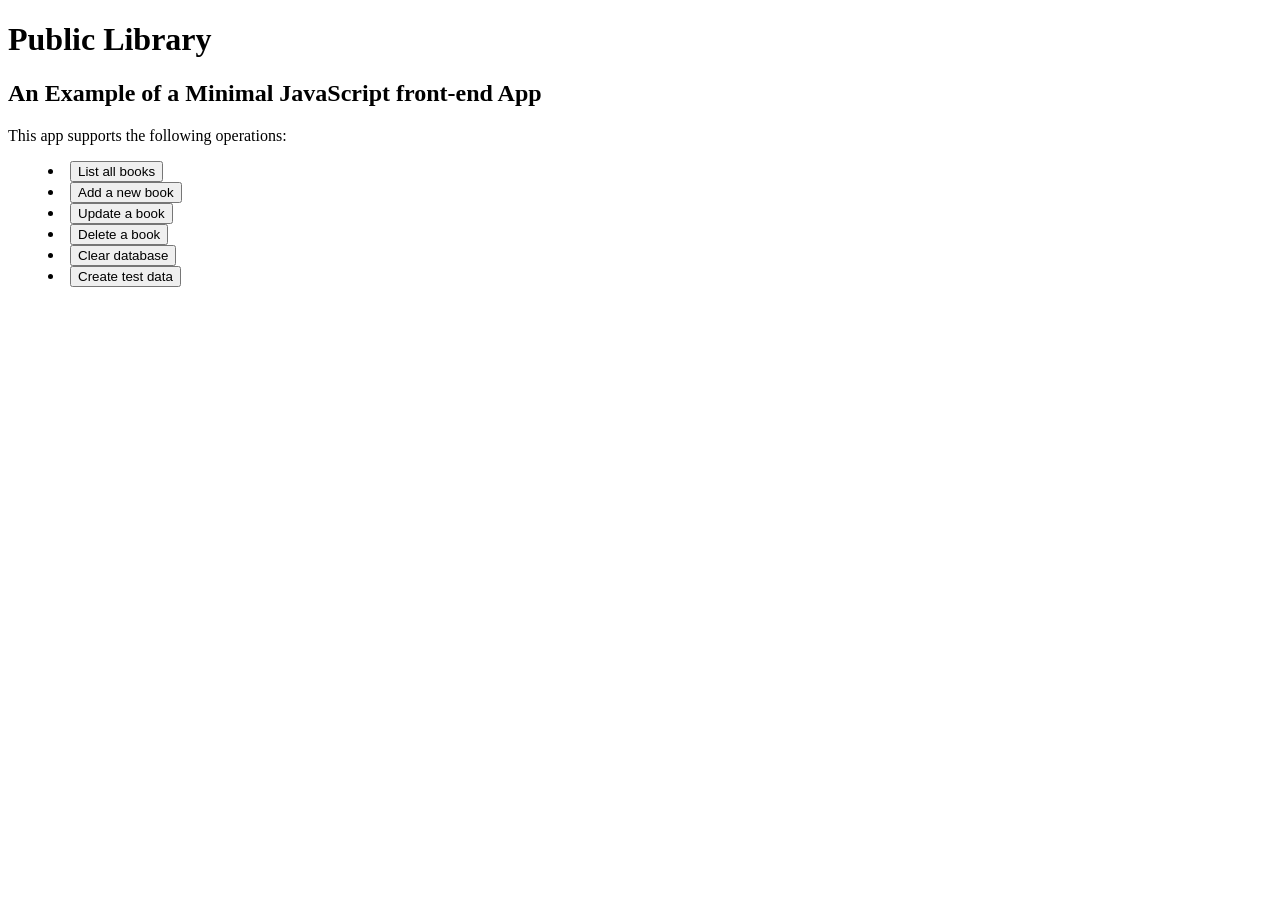
==== index.html @ f2f119e6 "Main Page" ====
<!DOCTYPE html>
<html xmlns="http://www.w3.org/1999/xhtml" xml:lang="en" lang="en">
<head>
  <meta charset="UTF-8" />
  <title>Minimal JS front-end App Example</title>
  <script src="src/model/Book.js"></script>
</head>
<body>
  <h1>Public Library</h1>
  <h2>An Example of a Minimal JavaScript front-end App</h2>
  <p>This app supports the following operations:</p>
  <menu>
    <li><a href="listBooks.html"><button type="button">List all books</button></a></li>
    <li><a href="createBook.html"><button type="button">Add a new book</button></a></li>
    <li><a href="updateBook.html"><button type="button">Update a book</button></a></li>
    <li><a href="deleteBook.html"><button type="button">Delete a book</button></a></li>
    <li><button type="button" onclick="Book.clearData()">Clear database</button></li>
    <li><button type="button" onclick="Book.createTestData()">Create test data</button></li>
  </menu>
</body>
</html>
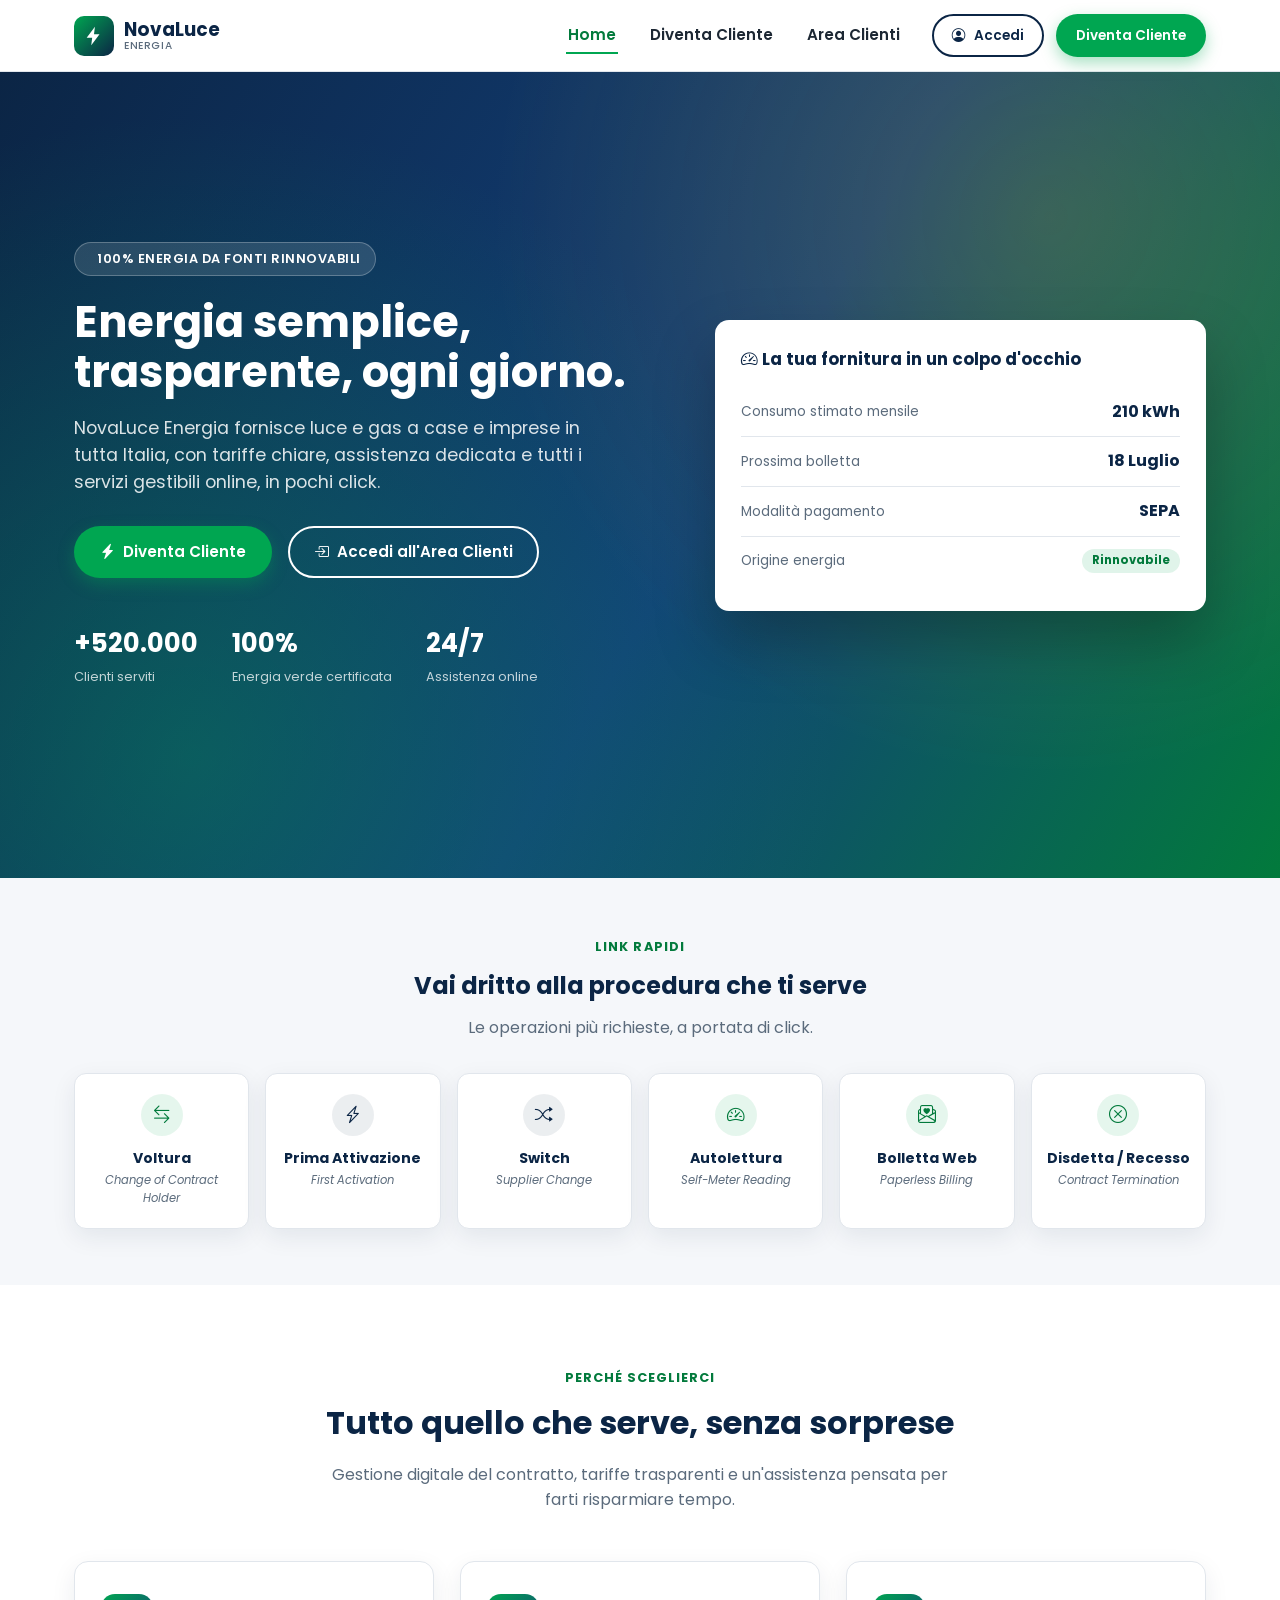
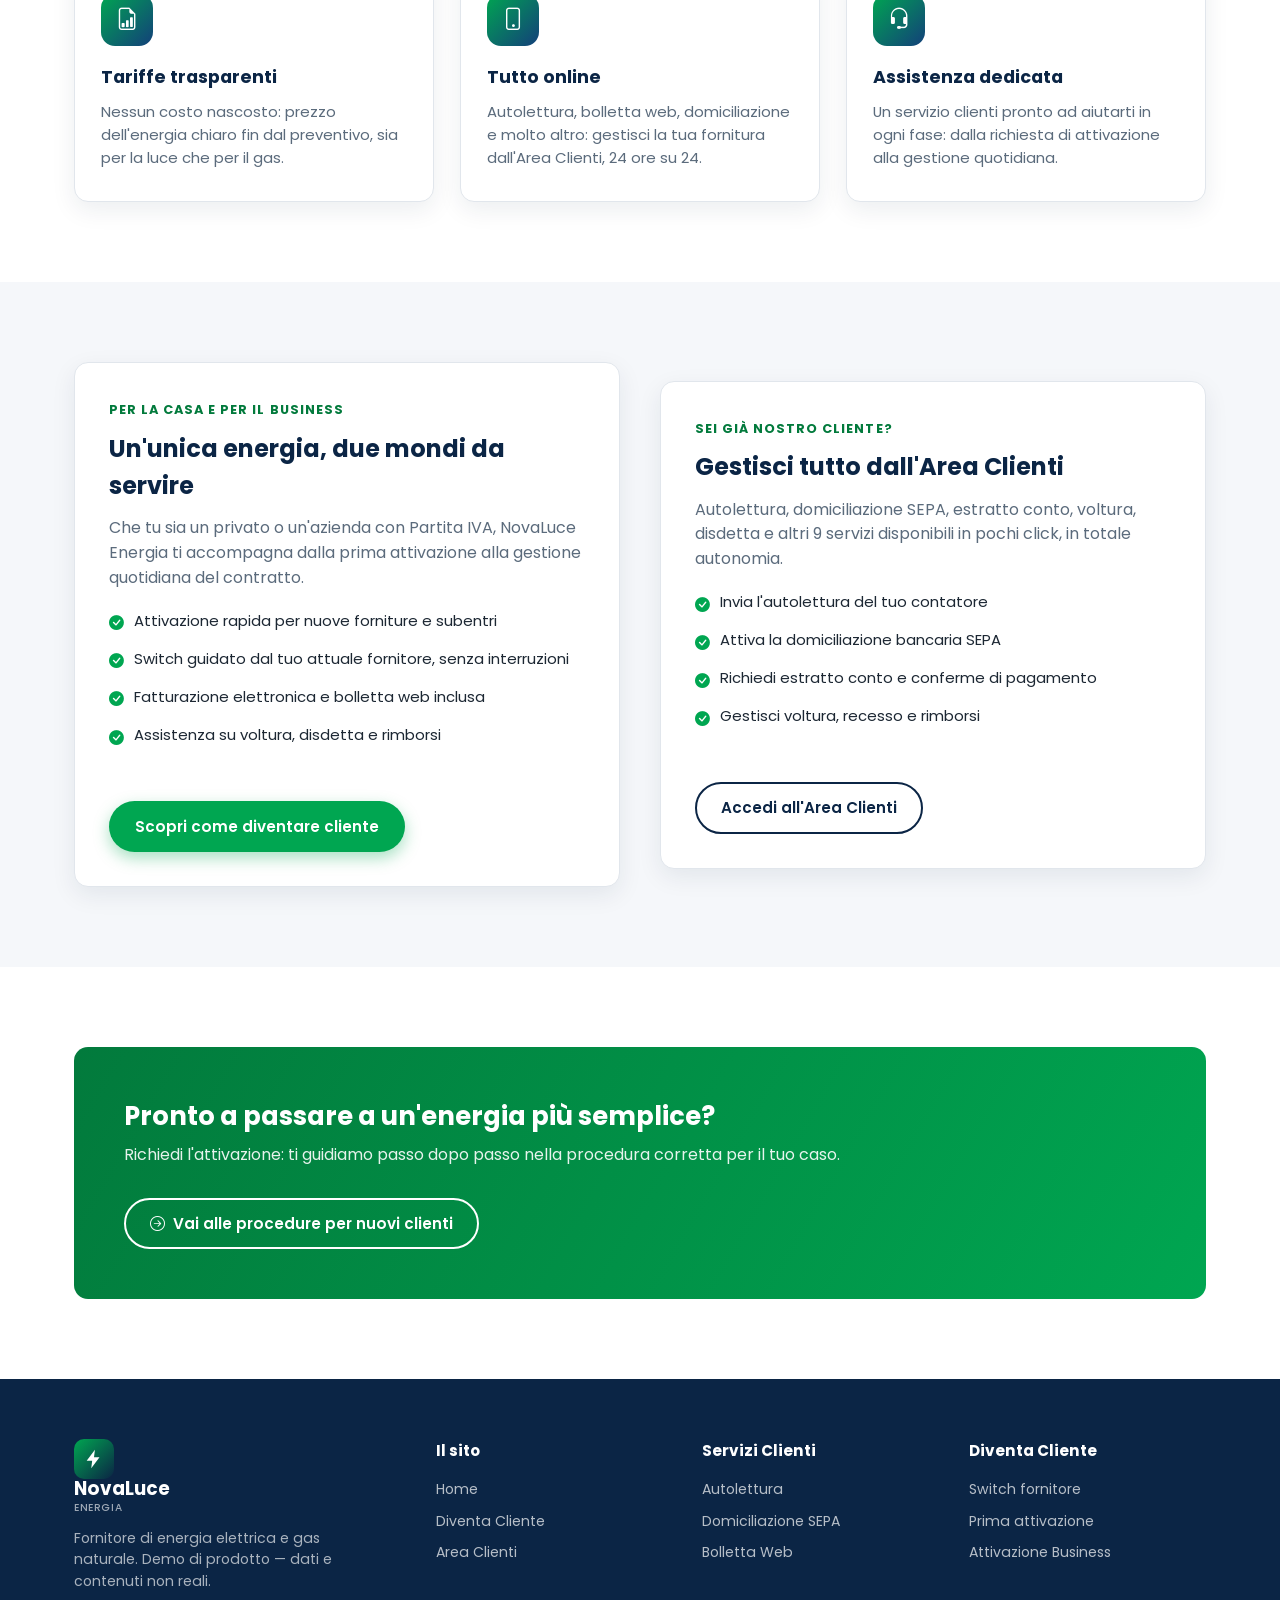
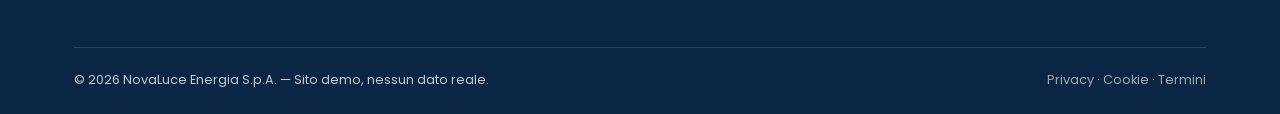
==== commit 81cf3b42: "Replace book-demo scaffold with NovaLuce Energia provider demo site Add a home page, a gated Area Cl" ====
--- a/index.html
+++ b/index.html
@@ -1,21 +1,212 @@
 <!DOCTYPE html>
-<html xmlns="http://www.w3.org/1999/xhtml" xml:lang="en" lang="en">
+<html lang="it">
 <head>
-  <meta charset="UTF-8" />
-  <title>Minimal JS front-end App Example</title>
-  <script src="src/model/Book.js"></script>
+<meta charset="UTF-8" />
+<meta name="viewport" content="width=device-width, initial-scale=1.0" />
+<title>NovaLuce Energia | Luce e Gas per Casa e Business</title>
+<meta name="description" content="NovaLuce Energia: fornitore di luce e gas. Gestisci il tuo contratto nell'Area Clienti o richiedi l'attivazione di un nuovo servizio." />
+<link rel="preconnect" href="https://fonts.googleapis.com">
+<link href="https://fonts.googleapis.com/css2?family=Poppins:wght@400;500;600;700&display=swap" rel="stylesheet">
+<link rel="stylesheet" href="assets/vendor/bootstrap-icons/bootstrap-icons.css">
+<link rel="stylesheet" href="assets/css/style.css" />
 </head>
 <body>
-  <h1>Public Library</h1>
-  <h2>An Example of a Minimal JavaScript front-end App</h2>
-  <p>This app supports the following operations:</p>
-  <menu>
-    <li><a href="listBooks.html"><button type="button">List all books</button></a></li>
-    <li><a href="createBook.html"><button type="button">Add a new book</button></a></li>
-    <li><a href="updateBook.html"><button type="button">Update a book</button></a></li>
-    <li><a href="deleteBook.html"><button type="button">Delete a book</button></a></li>
-    <li><button type="button" onclick="Book.clearData()">Clear database</button></li>
-    <li><button type="button" onclick="Book.createTestData()">Create test data</button></li>
-  </menu>
+
+<header class="site-header">
+  <nav class="navbar container">
+    <a href="index.html" class="brand">
+      <span class="brand-mark">
+        <svg viewBox="0 0 24 24" fill="none" xmlns="http://www.w3.org/2000/svg"><path d="M13 2 4 14h6l-1 8 9-12h-6l1-8Z" fill="#fff"/></svg>
+      </span>
+      <span class="brand-name">NovaLuce<span>Energia</span></span>
+    </a>
+    <button class="nav-toggle" aria-label="Apri menu"><i class="bi bi-list"></i></button>
+    <div class="nav-links">
+      <a href="index.html" class="active">Home</a>
+      <a href="diventa-cliente.html">Diventa Cliente</a>
+      <a href="area-clienti.html">Area Clienti</a>
+      <div class="nav-cta">
+        <a href="area-clienti.html" class="btn btn-outline-dark btn-sm"><i class="bi bi-person-circle"></i> Accedi</a>
+        <a href="diventa-cliente.html" class="btn btn-primary btn-sm">Diventa Cliente</a>
+      </div>
+    </div>
+  </nav>
+</header>
+
+<section class="hero">
+  <div class="container hero-inner">
+    <div>
+      <span class="hero-eyebrow"><i class="bi bi-leaf-fill"></i> 100% energia da fonti rinnovabili</span>
+      <h1>Energia semplice, trasparente, ogni giorno.</h1>
+      <p class="lead">NovaLuce Energia fornisce luce e gas a case e imprese in tutta Italia, con tariffe chiare, assistenza dedicata e tutti i servizi gestibili online, in pochi click.</p>
+      <div class="hero-actions">
+        <a href="diventa-cliente.html" class="btn btn-primary"><i class="bi bi-lightning-charge-fill"></i> Diventa Cliente</a>
+        <a href="area-clienti.html" class="btn btn-outline"><i class="bi bi-box-arrow-in-right"></i> Accedi all'Area Clienti</a>
+      </div>
+      <div class="hero-stats">
+        <div><strong>+520.000</strong><span>Clienti serviti</span></div>
+        <div><strong>100%</strong><span>Energia verde certificata</span></div>
+        <div><strong>24/7</strong><span>Assistenza online</span></div>
+      </div>
+    </div>
+    <div class="hero-card">
+      <h3><i class="bi bi-speedometer2"></i> La tua fornitura in un colpo d'occhio</h3>
+      <div class="hero-card-row"><span class="label">Consumo stimato mensile</span><span class="value">210 kWh</span></div>
+      <div class="hero-card-row"><span class="label">Prossima bolletta</span><span class="value">18 Luglio</span></div>
+      <div class="hero-card-row"><span class="label">Modalità pagamento</span><span class="value">SEPA</span></div>
+      <div class="hero-card-row"><span class="label">Origine energia</span><span class="tag-green">Rinnovabile</span></div>
+    </div>
+  </div>
+</section>
+
+<section class="bg-grey" style="padding-top:56px; padding-bottom:56px;">
+  <div class="container">
+    <div class="section-head" style="margin-bottom:32px;">
+      <span class="eyebrow">Link Rapidi</span>
+      <h2 style="font-size:1.5rem;">Vai dritto alla procedura che ti serve</h2>
+      <p>Le operazioni più richieste, a portata di click.</p>
+    </div>
+    <div class="quicklinks-grid">
+      <a href="area-clienti.html?redirect=area-clienti-dashboard.html%23voltura" class="quicklink-item">
+        <span class="quicklink-icon"><i class="bi bi-arrow-left-right"></i></span>
+        <span class="it-title">Voltura</span>
+        <span class="en-caption">Change of Contract Holder</span>
+      </a>
+      <a href="diventa-cliente.html#prima-attivazione" class="quicklink-item is-prospect">
+        <span class="quicklink-icon"><i class="bi bi-lightning-charge"></i></span>
+        <span class="it-title">Prima Attivazione</span>
+        <span class="en-caption">First Activation</span>
+      </a>
+      <a href="diventa-cliente.html#switch" class="quicklink-item is-prospect">
+        <span class="quicklink-icon"><i class="bi bi-shuffle"></i></span>
+        <span class="it-title">Switch</span>
+        <span class="en-caption">Supplier Change</span>
+      </a>
+      <a href="area-clienti.html?redirect=area-clienti-dashboard.html%23autolettura" class="quicklink-item">
+        <span class="quicklink-icon"><i class="bi bi-speedometer2"></i></span>
+        <span class="it-title">Autolettura</span>
+        <span class="en-caption">Self-Meter Reading</span>
+      </a>
+      <a href="area-clienti.html?redirect=area-clienti-dashboard.html%23bolletta-web" class="quicklink-item">
+        <span class="quicklink-icon"><i class="bi bi-envelope-paper-heart"></i></span>
+        <span class="it-title">Bolletta Web</span>
+        <span class="en-caption">Paperless Billing</span>
+      </a>
+      <a href="area-clienti.html?redirect=area-clienti-dashboard.html%23disdetta-recesso" class="quicklink-item">
+        <span class="quicklink-icon"><i class="bi bi-x-circle"></i></span>
+        <span class="it-title">Disdetta / Recesso</span>
+        <span class="en-caption">Contract Termination</span>
+      </a>
+    </div>
+  </div>
+</section>
+
+<section>
+  <div class="container">
+    <div class="section-head">
+      <span class="eyebrow">Perché sceglierci</span>
+      <h2>Tutto quello che serve, senza sorprese</h2>
+      <p>Gestione digitale del contratto, tariffe trasparenti e un'assistenza pensata per farti risparmiare tempo.</p>
+    </div>
+    <div class="grid-3">
+      <div class="feature-card">
+        <div class="feature-icon"><i class="bi bi-file-earmark-bar-graph"></i></div>
+        <h3>Tariffe trasparenti</h3>
+        <p>Nessun costo nascosto: prezzo dell'energia chiaro fin dal preventivo, sia per la luce che per il gas.</p>
+      </div>
+      <div class="feature-card">
+        <div class="feature-icon"><i class="bi bi-phone"></i></div>
+        <h3>Tutto online</h3>
+        <p>Autolettura, bolletta web, domiciliazione e molto altro: gestisci la tua fornitura dall'Area Clienti, 24 ore su 24.</p>
+      </div>
+      <div class="feature-card">
+        <div class="feature-icon"><i class="bi bi-headset"></i></div>
+        <h3>Assistenza dedicata</h3>
+        <p>Un servizio clienti pronto ad aiutarti in ogni fase: dalla richiesta di attivazione alla gestione quotidiana.</p>
+      </div>
+    </div>
+  </div>
+</section>
+
+<section class="bg-grey">
+  <div class="container split">
+    <div class="offer-card">
+      <span class="eyebrow">Per la casa e per il business</span>
+      <h2>Un'unica energia, due mondi da servire</h2>
+      <p>Che tu sia un privato o un'azienda con Partita IVA, NovaLuce Energia ti accompagna dalla prima attivazione alla gestione quotidiana del contratto.</p>
+      <ul>
+        <li><i class="bi bi-check-circle-fill"></i> Attivazione rapida per nuove forniture e subentri</li>
+        <li><i class="bi bi-check-circle-fill"></i> Switch guidato dal tuo attuale fornitore, senza interruzioni</li>
+        <li><i class="bi bi-check-circle-fill"></i> Fatturazione elettronica e bolletta web inclusa</li>
+        <li><i class="bi bi-check-circle-fill"></i> Assistenza su voltura, disdetta e rimborsi</li>
+      </ul>
+      <a href="diventa-cliente.html" class="btn btn-primary mt-40">Scopri come diventare cliente</a>
+    </div>
+    <div class="offer-card">
+      <span class="eyebrow">Sei già nostro cliente?</span>
+      <h2>Gestisci tutto dall'Area Clienti</h2>
+      <p>Autolettura, domiciliazione SEPA, estratto conto, voltura, disdetta e altri 9 servizi disponibili in pochi click, in totale autonomia.</p>
+      <ul>
+        <li><i class="bi bi-check-circle-fill"></i> Invia l'autolettura del tuo contatore</li>
+        <li><i class="bi bi-check-circle-fill"></i> Attiva la domiciliazione bancaria SEPA</li>
+        <li><i class="bi bi-check-circle-fill"></i> Richiedi estratto conto e conferme di pagamento</li>
+        <li><i class="bi bi-check-circle-fill"></i> Gestisci voltura, recesso e rimborsi</li>
+      </ul>
+      <a href="area-clienti.html" class="btn btn-outline-dark mt-40">Accedi all'Area Clienti</a>
+    </div>
+  </div>
+</section>
+
+<section>
+  <div class="container">
+    <div class="cta-banner">
+      <div>
+        <h2>Pronto a passare a un'energia più semplice?</h2>
+        <p>Richiedi l'attivazione: ti guidiamo passo dopo passo nella procedura corretta per il tuo caso.</p>
+      </div>
+      <a href="diventa-cliente.html" class="btn btn-outline"><i class="bi bi-arrow-right-circle"></i> Vai alle procedure per nuovi clienti</a>
+    </div>
+  </div>
+</section>
+
+<footer class="site-footer">
+  <div class="container">
+    <div class="footer-grid">
+      <div class="footer-brand">
+        <a href="index.html" class="brand" style="margin-bottom:14px;">
+          <span class="brand-mark">
+            <svg viewBox="0 0 24 24" fill="none" xmlns="http://www.w3.org/2000/svg"><path d="M13 2 4 14h6l-1 8 9-12h-6l1-8Z" fill="#fff"/></svg>
+          </span>
+          <span class="brand-name" style="color:#fff;">NovaLuce<span style="color:rgba(255,255,255,.6);">Energia</span></span>
+        </a>
+        <p>Fornitore di energia elettrica e gas naturale. Demo di prodotto — dati e contenuti non reali.</p>
+      </div>
+      <div>
+        <h4>Il sito</h4>
+        <a href="index.html">Home</a>
+        <a href="diventa-cliente.html">Diventa Cliente</a>
+        <a href="area-clienti.html">Area Clienti</a>
+      </div>
+      <div>
+        <h4>Servizi Clienti</h4>
+        <a href="area-clienti.html">Autolettura</a>
+        <a href="area-clienti.html">Domiciliazione SEPA</a>
+        <a href="area-clienti.html">Bolletta Web</a>
+      </div>
+      <div>
+        <h4>Diventa Cliente</h4>
+        <a href="diventa-cliente.html">Switch fornitore</a>
+        <a href="diventa-cliente.html">Prima attivazione</a>
+        <a href="diventa-cliente.html">Attivazione Business</a>
+      </div>
+    </div>
+    <div class="footer-bottom">
+      <span>© 2026 NovaLuce Energia S.p.A. — Sito demo, nessun dato reale.</span>
+      <span><a href="#">Privacy</a> · <a href="#">Cookie</a> · <a href="#">Termini</a></span>
+    </div>
+  </div>
+</footer>
+
+<script src="assets/js/main.js"></script>
 </body>
-</html>+</html>
--- a/assets/css/style.css
+++ b/assets/css/style.css
@@ -0,0 +1,568 @@
+/* ==========================================================================
+   NovaLuce Energia — Demo stylesheet
+   ========================================================================== */
+
+:root {
+  --nl-green: #00a651;
+  --nl-green-dark: #027a3c;
+  --nl-blue: #0b2545;
+  --nl-blue-light: #13407a;
+  --nl-yellow: #ffcc00;
+  --nl-grey-bg: #f5f7fa;
+  --nl-grey-border: #e1e6ec;
+  --nl-text: #1c2733;
+  --nl-text-light: #5b6b7c;
+  --nl-white: #ffffff;
+  --nl-radius: 14px;
+  --nl-shadow: 0 8px 24px rgba(11, 37, 69, 0.08);
+  --nl-shadow-hover: 0 14px 32px rgba(11, 37, 69, 0.14);
+}
+
+* { box-sizing: border-box; }
+
+html { scroll-behavior: smooth; }
+
+body {
+  margin: 0;
+  font-family: "Poppins", "Segoe UI", Arial, sans-serif;
+  color: var(--nl-text);
+  background: var(--nl-white);
+  line-height: 1.55;
+}
+
+img { max-width: 100%; display: block; }
+
+a { text-decoration: none; color: inherit; }
+
+ul { list-style: none; margin: 0; padding: 0; }
+
+h1, h2, h3, h4 { font-weight: 700; margin: 0 0 .5em; color: var(--nl-blue); }
+
+p { margin: 0 0 1em; color: var(--nl-text-light); }
+
+.container {
+  width: 100%;
+  max-width: 1180px;
+  margin: 0 auto;
+  padding: 0 24px;
+}
+
+/* ---------- Buttons ---------- */
+.btn {
+  display: inline-flex;
+  align-items: center;
+  gap: 8px;
+  padding: 12px 24px;
+  border-radius: 999px;
+  font-weight: 600;
+  font-size: .95rem;
+  cursor: pointer;
+  border: 2px solid transparent;
+  transition: transform .15s ease, box-shadow .15s ease, background .15s ease, color .15s ease;
+  white-space: nowrap;
+}
+.btn:hover { transform: translateY(-2px); }
+
+.btn-primary {
+  background: var(--nl-green);
+  color: var(--nl-white);
+  box-shadow: 0 6px 16px rgba(0, 166, 81, .35);
+}
+.btn-primary:hover { background: var(--nl-green-dark); box-shadow: 0 8px 20px rgba(0, 166, 81, .45); }
+
+.btn-outline {
+  background: transparent;
+  border-color: var(--nl-white);
+  color: var(--nl-white);
+}
+.btn-outline:hover { background: rgba(255,255,255,.12); }
+
+.btn-outline-dark {
+  background: transparent;
+  border-color: var(--nl-blue);
+  color: var(--nl-blue);
+}
+.btn-outline-dark:hover { background: var(--nl-blue); color: var(--nl-white); }
+
+.btn-block { width: 100%; justify-content: center; }
+.btn-sm { padding: 9px 18px; font-size: .85rem; }
+
+/* ---------- Header / Nav ---------- */
+.site-header {
+  position: sticky;
+  top: 0;
+  z-index: 50;
+  background: var(--nl-white);
+  border-bottom: 1px solid var(--nl-grey-border);
+}
+.navbar {
+  display: flex;
+  align-items: center;
+  justify-content: space-between;
+  padding: 14px 24px;
+}
+.brand { display: flex; align-items: center; gap: 10px; }
+.brand-mark {
+  width: 40px; height: 40px;
+  border-radius: 10px;
+  background: linear-gradient(135deg, var(--nl-green), var(--nl-blue));
+  display: flex; align-items: center; justify-content: center;
+  flex-shrink: 0;
+}
+.brand-mark svg { width: 22px; height: 22px; }
+.brand-name { font-weight: 700; font-size: 1.15rem; color: var(--nl-blue); line-height: 1.1; }
+.brand-name span { display: block; font-size: .65rem; font-weight: 500; letter-spacing: .06em; color: var(--nl-text-light); text-transform: uppercase; }
+
+.nav-links {
+  display: flex;
+  align-items: center;
+  gap: 30px;
+}
+.nav-links a:not(.btn) {
+  font-weight: 600;
+  font-size: .95rem;
+  color: var(--nl-text);
+  padding: 6px 2px;
+  border-bottom: 2px solid transparent;
+  transition: color .15s ease, border-color .15s ease;
+}
+.nav-links a:not(.btn):hover,
+.nav-links a.active:not(.btn) {
+  color: var(--nl-green-dark);
+  border-color: var(--nl-green);
+}
+.nav-cta { display: flex; align-items: center; gap: 12px; }
+
+.nav-toggle {
+  display: none;
+  background: none;
+  border: none;
+  font-size: 1.6rem;
+  color: var(--nl-blue);
+  cursor: pointer;
+}
+
+/* ---------- Hero ---------- */
+.hero {
+  background: linear-gradient(120deg, var(--nl-blue) 0%, var(--nl-blue-light) 55%, var(--nl-green-dark) 100%);
+  color: var(--nl-white);
+  position: relative;
+  overflow: hidden;
+}
+.hero::after {
+  content: "";
+  position: absolute;
+  inset: 0;
+  background:
+    radial-gradient(circle at 82% 18%, rgba(255,204,0,.18), transparent 45%),
+    radial-gradient(circle at 15% 85%, rgba(0,166,81,.35), transparent 50%);
+  pointer-events: none;
+}
+.hero-inner {
+  position: relative;
+  z-index: 1;
+  padding: 90px 24px 110px;
+  display: grid;
+  grid-template-columns: 1.1fr .9fr;
+  gap: 40px;
+  align-items: center;
+}
+.hero-eyebrow {
+  display: inline-flex;
+  align-items: center;
+  gap: 8px;
+  background: rgba(255,255,255,.12);
+  border: 1px solid rgba(255,255,255,.25);
+  padding: 6px 14px;
+  border-radius: 999px;
+  font-size: .8rem;
+  font-weight: 600;
+  letter-spacing: .04em;
+  text-transform: uppercase;
+  margin-bottom: 22px;
+}
+.hero h1 { color: var(--nl-white); font-size: 2.7rem; line-height: 1.15; margin-bottom: .4em; }
+.hero p.lead { color: rgba(255,255,255,.85); font-size: 1.1rem; max-width: 520px; }
+.hero-actions { display: flex; gap: 16px; margin-top: 30px; flex-wrap: wrap; }
+.hero-stats { display: flex; gap: 34px; margin-top: 46px; flex-wrap: wrap; }
+.hero-stats div strong { display: block; font-size: 1.6rem; color: var(--nl-white); }
+.hero-stats div span { font-size: .8rem; color: rgba(255,255,255,.75); }
+
+.hero-card {
+  background: var(--nl-white);
+  border-radius: var(--nl-radius);
+  padding: 26px;
+  color: var(--nl-text);
+  box-shadow: 0 30px 60px rgba(0,0,0,.25);
+}
+.hero-card h3 { font-size: 1.05rem; margin-bottom: 16px; }
+.hero-card-row {
+  display: flex;
+  align-items: center;
+  justify-content: space-between;
+  padding: 12px 0;
+  border-bottom: 1px solid var(--nl-grey-border);
+}
+.hero-card-row:last-of-type { border-bottom: none; }
+.hero-card-row .label { font-size: .85rem; color: var(--nl-text-light); }
+.hero-card-row .value { font-weight: 700; color: var(--nl-blue); }
+.tag-green {
+  background: rgba(0,166,81,.12);
+  color: var(--nl-green-dark);
+  font-size: .72rem;
+  font-weight: 700;
+  padding: 3px 10px;
+  border-radius: 999px;
+}
+
+/* ---------- Sections ---------- */
+section { padding: 80px 0; }
+.section-head { max-width: 640px; margin: 0 auto 48px; text-align: center; }
+.section-head h2 { font-size: 2rem; }
+.eyebrow {
+  display: inline-block;
+  color: var(--nl-green-dark);
+  font-weight: 700;
+  font-size: .8rem;
+  letter-spacing: .08em;
+  text-transform: uppercase;
+  margin-bottom: 10px;
+}
+.bg-grey { background: var(--nl-grey-bg); }
+
+.grid-3 { display: grid; grid-template-columns: repeat(3, 1fr); gap: 26px; }
+.grid-2 { display: grid; grid-template-columns: repeat(2, 1fr); gap: 26px; }
+
+.feature-card {
+  background: var(--nl-white);
+  border: 1px solid var(--nl-grey-border);
+  border-radius: var(--nl-radius);
+  padding: 32px 26px;
+  box-shadow: var(--nl-shadow);
+  transition: box-shadow .2s ease, transform .2s ease;
+}
+.feature-card:hover { box-shadow: var(--nl-shadow-hover); transform: translateY(-4px); }
+.feature-icon {
+  width: 52px; height: 52px;
+  border-radius: 14px;
+  display: flex; align-items: center; justify-content: center;
+  font-size: 1.4rem;
+  color: var(--nl-white);
+  background: linear-gradient(135deg, var(--nl-green), var(--nl-blue-light));
+  margin-bottom: 18px;
+}
+.feature-card h3 { font-size: 1.1rem; }
+.feature-card p { margin-bottom: 0; font-size: .93rem; }
+
+/* ---------- Offer / Split section ---------- */
+.split {
+  display: grid;
+  grid-template-columns: 1fr 1fr;
+  gap: 40px;
+  align-items: center;
+}
+.offer-card {
+  background: var(--nl-white);
+  border-radius: var(--nl-radius);
+  border: 1px solid var(--nl-grey-border);
+  box-shadow: var(--nl-shadow);
+  padding: 34px;
+}
+.offer-card ul { margin-top: 18px; }
+.offer-card li {
+  display: flex;
+  align-items: flex-start;
+  gap: 10px;
+  margin-bottom: 12px;
+  font-size: .93rem;
+  color: var(--nl-text);
+}
+.offer-card li i { color: var(--nl-green); margin-top: 3px; }
+
+/* ---------- CTA banner ---------- */
+.cta-banner {
+  background: linear-gradient(120deg, var(--nl-green-dark), var(--nl-green));
+  border-radius: var(--nl-radius);
+  padding: 50px;
+  color: var(--nl-white);
+  display: flex;
+  align-items: center;
+  justify-content: space-between;
+  gap: 30px;
+  flex-wrap: wrap;
+}
+.cta-banner h2 { color: var(--nl-white); margin-bottom: 6px; font-size: 1.6rem; }
+.cta-banner p { color: rgba(255,255,255,.9); margin: 0; }
+
+/* ---------- Footer ---------- */
+.site-footer {
+  background: var(--nl-blue);
+  color: rgba(255,255,255,.75);
+  padding: 60px 0 24px;
+}
+.footer-grid {
+  display: grid;
+  grid-template-columns: 1.4fr 1fr 1fr 1fr;
+  gap: 30px;
+  margin-bottom: 40px;
+}
+.footer-grid h4 { color: var(--nl-white); font-size: .95rem; margin-bottom: 16px; }
+.footer-grid a { color: rgba(255,255,255,.7); font-size: .88rem; display: block; margin-bottom: 10px; transition: color .15s ease; }
+.footer-grid a:hover { color: var(--nl-white); }
+.footer-brand p { color: rgba(255,255,255,.65); font-size: .88rem; max-width: 280px; }
+.footer-bottom {
+  border-top: 1px solid rgba(255,255,255,.12);
+  padding-top: 22px;
+  display: flex;
+  justify-content: space-between;
+  font-size: .8rem;
+  flex-wrap: wrap;
+  gap: 10px;
+}
+.footer-bottom a { color: rgba(255,255,255,.6); }
+
+/* ---------- Page header (inner pages) ---------- */
+.page-header {
+  background: linear-gradient(120deg, var(--nl-blue) 0%, var(--nl-blue-light) 100%);
+  color: var(--nl-white);
+  padding: 56px 0;
+}
+.page-header .eyebrow { color: var(--nl-yellow); }
+.page-header h1 { color: var(--nl-white); font-size: 2.1rem; margin-bottom: 8px; }
+.page-header p { color: rgba(255,255,255,.85); max-width: 620px; margin: 0; }
+.breadcrumb { font-size: .85rem; margin-bottom: 16px; color: rgba(255,255,255,.7); }
+.breadcrumb a { color: rgba(255,255,255,.9); font-weight: 600; }
+
+/* ---------- Service cards (customer / prospect areas) ---------- */
+.service-grid {
+  display: grid;
+  grid-template-columns: repeat(3, 1fr);
+  gap: 22px;
+}
+.service-card {
+  background: var(--nl-white);
+  border: 1px solid var(--nl-grey-border);
+  border-radius: var(--nl-radius);
+  padding: 26px;
+  box-shadow: var(--nl-shadow);
+  display: flex;
+  flex-direction: column;
+  transition: box-shadow .2s ease, transform .2s ease;
+}
+.service-card:hover { box-shadow: var(--nl-shadow-hover); transform: translateY(-3px); }
+.service-card .service-icon {
+  width: 46px; height: 46px;
+  border-radius: 12px;
+  display: flex; align-items: center; justify-content: center;
+  background: rgba(0,166,81,.1);
+  color: var(--nl-green-dark);
+  font-size: 1.25rem;
+  margin-bottom: 16px;
+}
+.service-card.prospect .service-icon {
+  background: rgba(11,37,69,.08);
+  color: var(--nl-blue);
+}
+.service-card h3 {
+  font-size: 1.02rem;
+  margin-bottom: 2px;
+}
+.service-card .en-title {
+  display: block;
+  font-size: .8rem;
+  font-weight: 600;
+  color: var(--nl-text-light);
+  margin-bottom: 10px;
+  font-style: italic;
+}
+.service-card p.desc { font-size: .87rem; margin-bottom: 20px; flex-grow: 1; }
+.service-card .btn { margin-top: auto; align-self: flex-start; }
+
+.service-card .service-tag {
+  align-self: flex-start;
+  font-size: .68rem;
+  font-weight: 700;
+  letter-spacing: .04em;
+  text-transform: uppercase;
+  padding: 3px 10px;
+  border-radius: 999px;
+  background: rgba(0,166,81,.12);
+  color: var(--nl-green-dark);
+  margin-bottom: 14px;
+}
+.service-card.prospect .service-tag { background: rgba(11,37,69,.08); color: var(--nl-blue); }
+
+.service-card:target {
+  border-color: var(--nl-green);
+  box-shadow: 0 0 0 3px rgba(0,166,81,.25), var(--nl-shadow-hover);
+  animation: nl-target-pulse 1.6s ease 1;
+}
+@keyframes nl-target-pulse {
+  0% { box-shadow: 0 0 0 0 rgba(0,166,81,.4), var(--nl-shadow-hover); }
+  100% { box-shadow: 0 0 0 3px rgba(0,166,81,.25), var(--nl-shadow-hover); }
+}
+
+/* ---------- Quick links (home page) ---------- */
+.quicklinks-grid {
+  display: grid;
+  grid-template-columns: repeat(6, 1fr);
+  gap: 16px;
+}
+.quicklink-item {
+  background: var(--nl-white);
+  border: 1px solid var(--nl-grey-border);
+  border-radius: 12px;
+  padding: 20px 14px;
+  text-align: center;
+  box-shadow: var(--nl-shadow);
+  transition: box-shadow .2s ease, transform .2s ease, border-color .2s ease;
+}
+.quicklink-item:hover { box-shadow: var(--nl-shadow-hover); transform: translateY(-3px); border-color: var(--nl-green); }
+.quicklink-item .quicklink-icon {
+  width: 42px; height: 42px;
+  margin: 0 auto 12px;
+  border-radius: 50%;
+  display: flex; align-items: center; justify-content: center;
+  background: rgba(0,166,81,.1);
+  color: var(--nl-green-dark);
+  font-size: 1.1rem;
+}
+.quicklink-item.is-prospect .quicklink-icon { background: rgba(11,37,69,.08); color: var(--nl-blue); }
+.quicklink-item .it-title { display: block; font-weight: 700; font-size: .88rem; color: var(--nl-blue); }
+.quicklink-item .en-caption { display: block; font-size: .72rem; font-style: italic; color: var(--nl-text-light); margin-top: 2px; }
+
+/* ---------- Login ---------- */
+.login-wrap {
+  min-height: calc(100vh - 320px);
+  display: flex;
+  align-items: center;
+  justify-content: center;
+  padding: 70px 24px;
+  background: var(--nl-grey-bg);
+}
+.login-card {
+  width: 100%;
+  max-width: 420px;
+  background: var(--nl-white);
+  border-radius: var(--nl-radius);
+  box-shadow: var(--nl-shadow-hover);
+  padding: 40px;
+  border: 1px solid var(--nl-grey-border);
+}
+.login-card .brand-mark { margin: 0 auto 18px; }
+.login-card h1 { font-size: 1.4rem; text-align: center; }
+.login-card p.sub { text-align: center; margin-bottom: 28px; font-size: .9rem; }
+.form-group { margin-bottom: 18px; }
+.form-group label { display: block; font-size: .85rem; font-weight: 600; color: var(--nl-blue); margin-bottom: 6px; }
+.form-group input {
+  width: 100%;
+  padding: 12px 14px;
+  border-radius: 10px;
+  border: 1.5px solid var(--nl-grey-border);
+  font-size: .95rem;
+  font-family: inherit;
+  transition: border-color .15s ease;
+}
+.form-group input:focus { outline: none; border-color: var(--nl-green); }
+.form-row-between { display: flex; justify-content: space-between; align-items: center; font-size: .82rem; margin-bottom: 22px; }
+.demo-hint {
+  margin-top: 22px;
+  background: rgba(0,166,81,.08);
+  border: 1px dashed rgba(0,166,81,.4);
+  border-radius: 10px;
+  padding: 12px 14px;
+  font-size: .82rem;
+  color: var(--nl-green-dark);
+}
+.demo-hint strong { color: var(--nl-blue); }
+.login-error {
+  display: none;
+  background: rgba(220,53,69,.08);
+  border: 1px solid rgba(220,53,69,.35);
+  color: #b3202f;
+  padding: 10px 14px;
+  border-radius: 10px;
+  font-size: .85rem;
+  margin-bottom: 18px;
+}
+.login-error.show { display: block; }
+
+/* ---------- Dashboard ---------- */
+.dashboard-topbar {
+  background: var(--nl-white);
+  border-bottom: 1px solid var(--nl-grey-border);
+  padding: 20px 0;
+}
+.dashboard-topbar .container {
+  display: flex;
+  align-items: center;
+  justify-content: space-between;
+  flex-wrap: wrap;
+  gap: 14px;
+}
+.user-chip {
+  display: flex;
+  align-items: center;
+  gap: 12px;
+}
+.user-avatar {
+  width: 42px; height: 42px;
+  border-radius: 50%;
+  background: linear-gradient(135deg, var(--nl-green), var(--nl-blue));
+  color: var(--nl-white);
+  display: flex; align-items: center; justify-content: center;
+  font-weight: 700;
+}
+.user-chip .name { font-weight: 700; color: var(--nl-blue); font-size: .95rem; }
+.user-chip .meta { font-size: .78rem; color: var(--nl-text-light); }
+
+/* ---------- Toast / modal (demo notice) ---------- */
+.nl-toast {
+  position: fixed;
+  bottom: 26px;
+  right: 26px;
+  max-width: 360px;
+  background: var(--nl-blue);
+  color: var(--nl-white);
+  padding: 16px 18px;
+  border-radius: 12px;
+  box-shadow: 0 14px 32px rgba(0,0,0,.25);
+  font-size: .87rem;
+  display: flex;
+  gap: 12px;
+  align-items: flex-start;
+  transform: translateY(20px);
+  opacity: 0;
+  pointer-events: none;
+  transition: all .25s ease;
+  z-index: 200;
+}
+.nl-toast.show { transform: translateY(0); opacity: 1; pointer-events: auto; }
+.nl-toast i { color: var(--nl-yellow); font-size: 1.1rem; margin-top: 1px; }
+.nl-toast .close-toast { margin-left: auto; cursor: pointer; opacity: .7; }
+.nl-toast .close-toast:hover { opacity: 1; }
+
+/* ---------- Utilities ---------- */
+.text-center { text-align: center; }
+.mt-40 { margin-top: 40px; }
+.small-note { font-size: .8rem; color: var(--nl-text-light); }
+
+/* ---------- Responsive ---------- */
+@media (max-width: 960px) {
+  .hero-inner { grid-template-columns: 1fr; padding-bottom: 60px; }
+  .grid-3, .service-grid { grid-template-columns: repeat(2, 1fr); }
+  .split { grid-template-columns: 1fr; }
+  .footer-grid { grid-template-columns: 1fr 1fr; }
+  .quicklinks-grid { grid-template-columns: repeat(3, 1fr); }
+}
+@media (max-width: 680px) {
+  .nav-links { position: fixed; top: 70px; left: 0; right: 0; background: var(--nl-white); flex-direction: column; align-items: flex-start; padding: 20px 24px; border-bottom: 1px solid var(--nl-grey-border); gap: 16px; display: none; }
+  .nav-links.open { display: flex; }
+  .nav-toggle { display: block; }
+  .nav-cta { width: 100%; }
+  .hero h1 { font-size: 2.1rem; }
+  .grid-3, .service-grid, .grid-2 { grid-template-columns: 1fr; }
+  .footer-grid { grid-template-columns: 1fr; }
+  .cta-banner { flex-direction: column; text-align: center; }
+  .quicklinks-grid { grid-template-columns: repeat(2, 1fr); }
+}
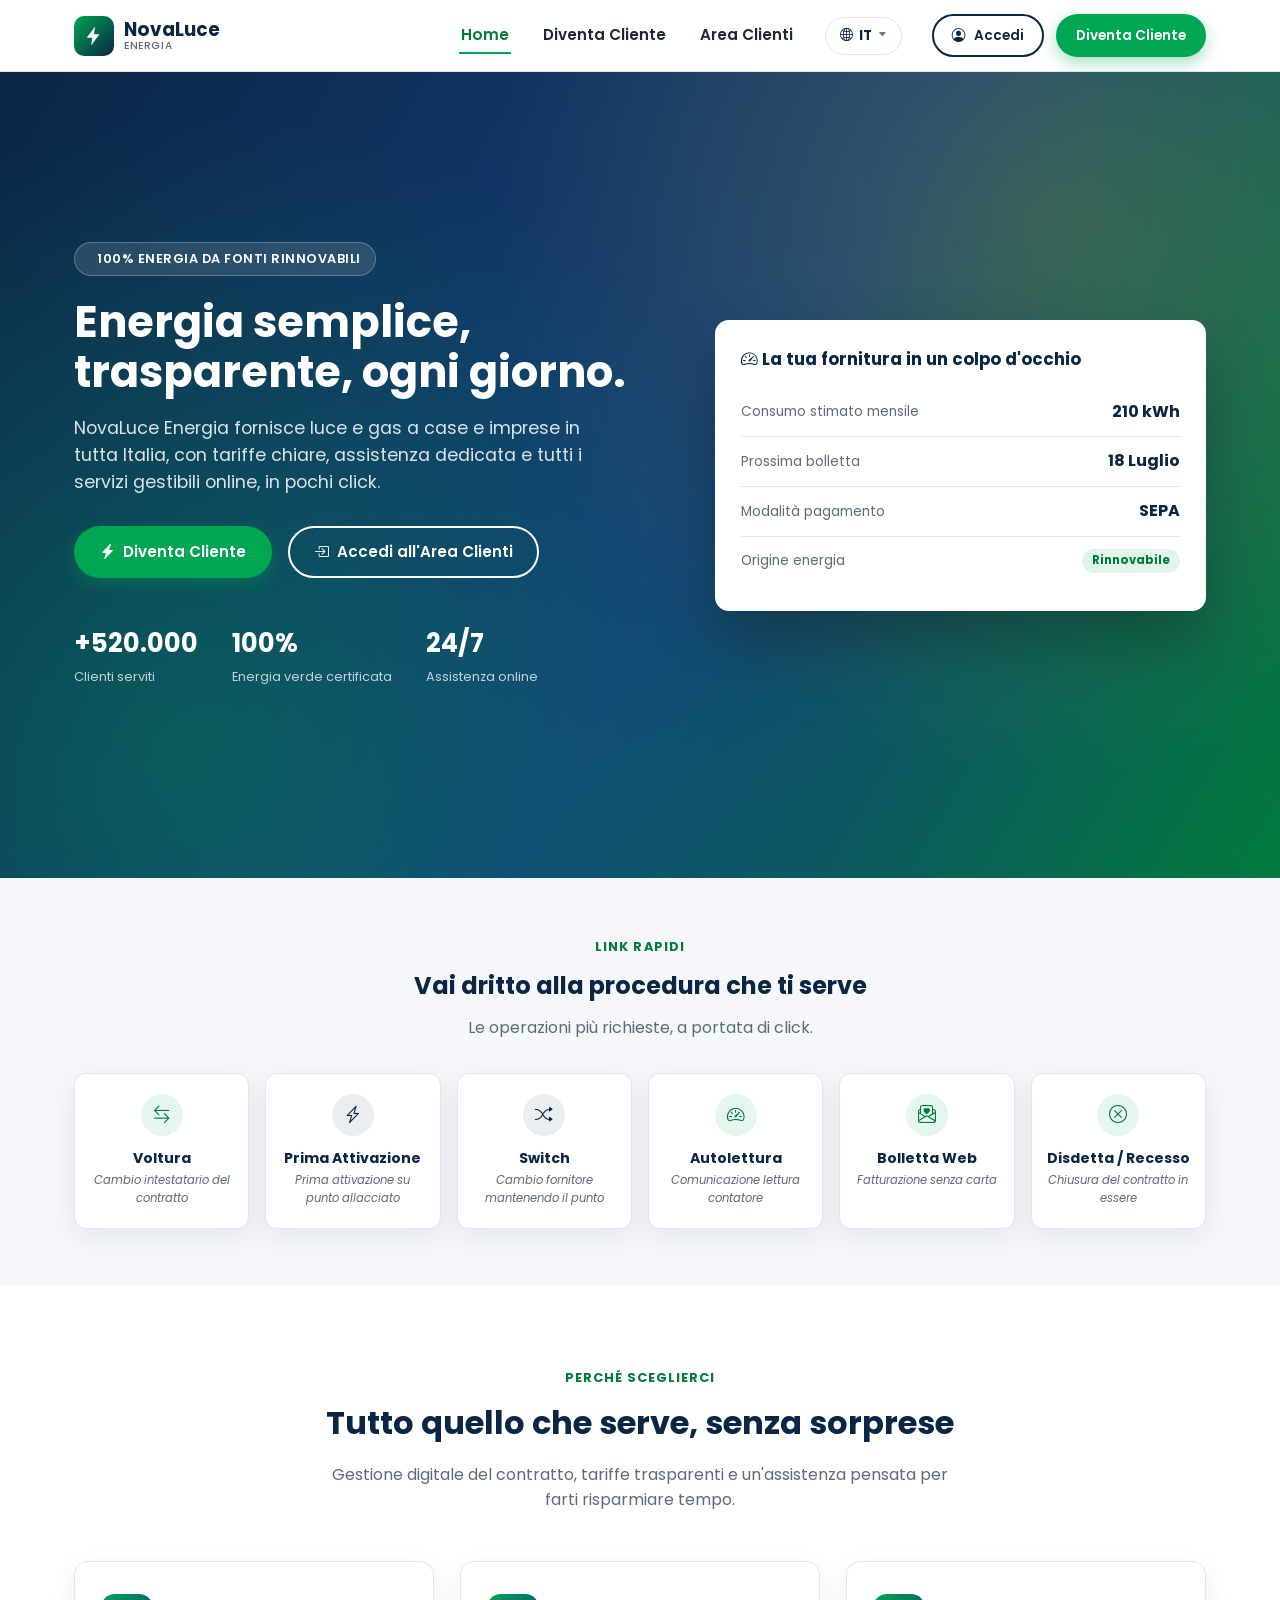
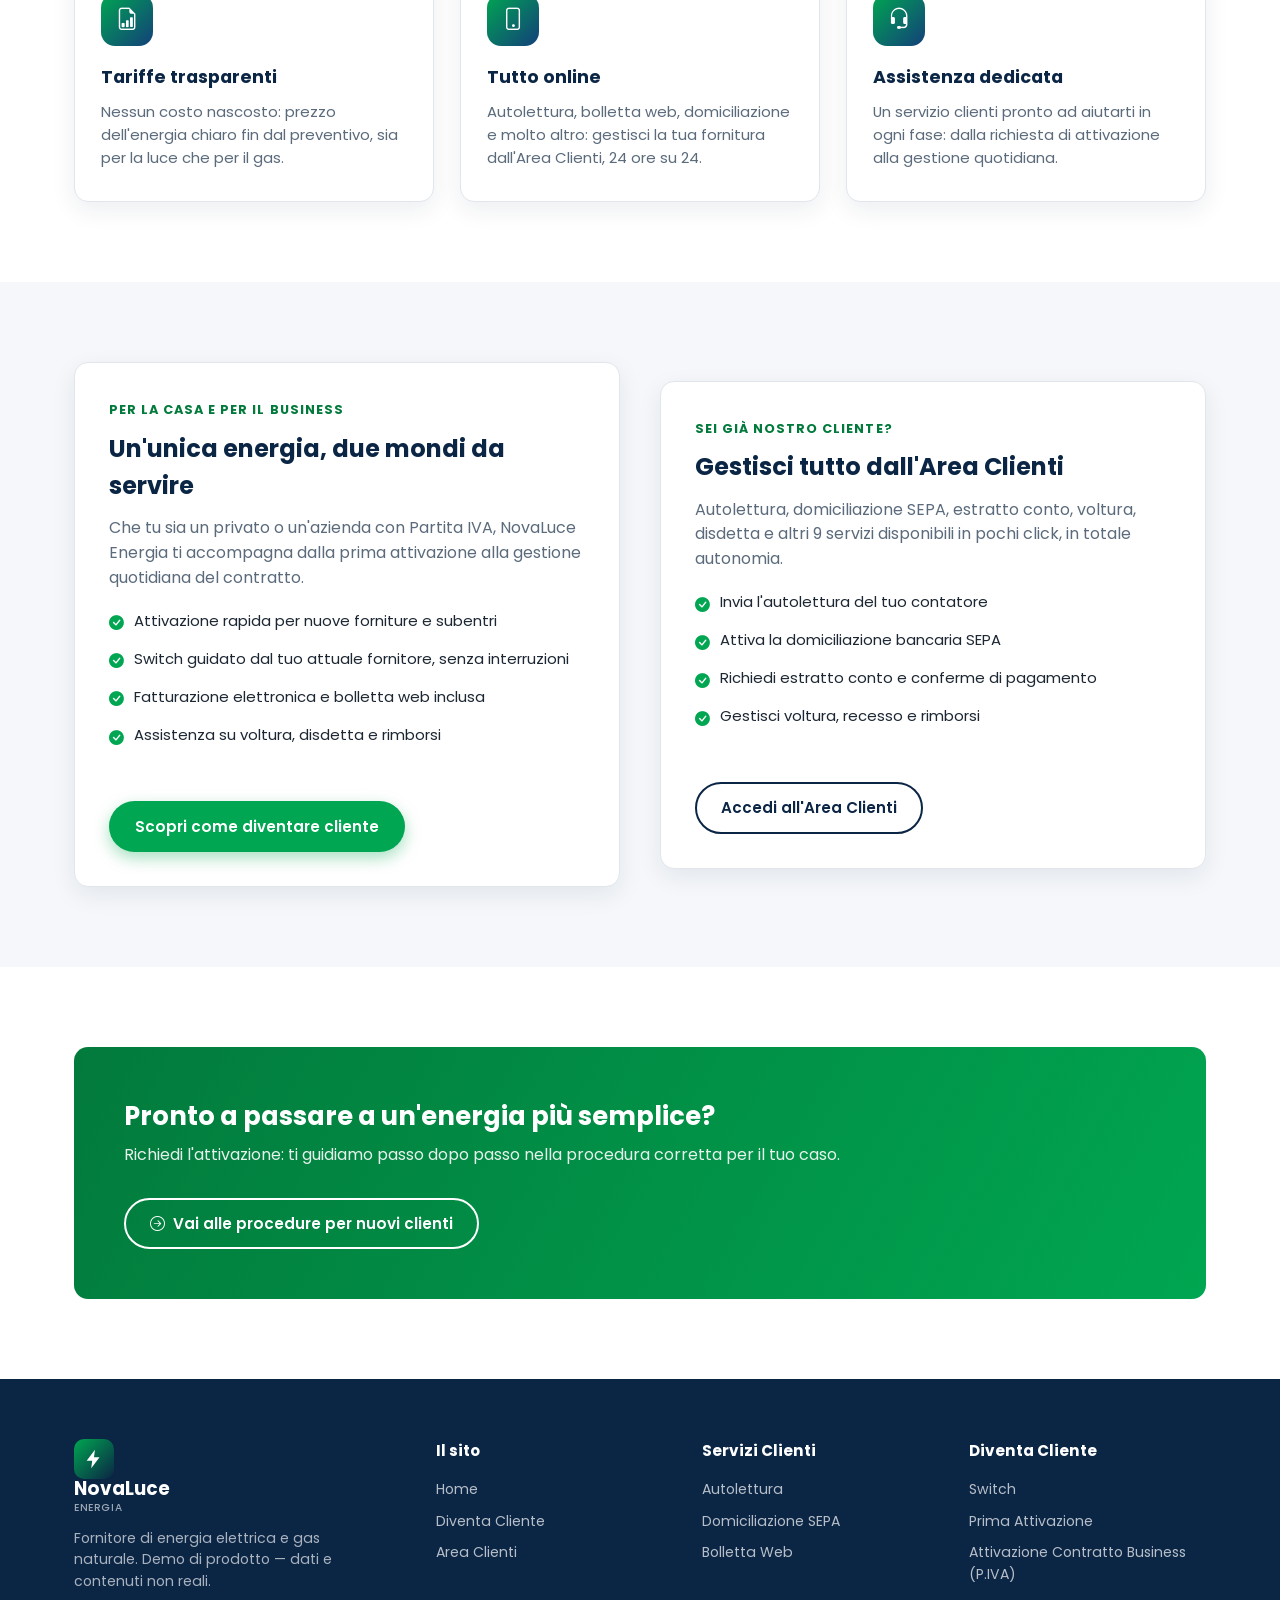
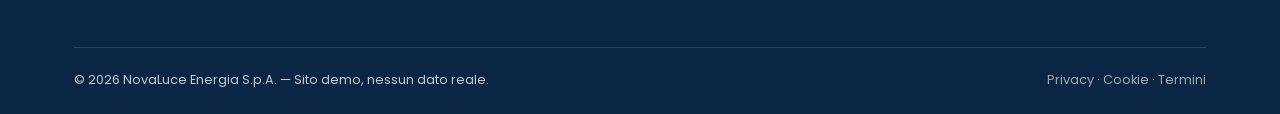
==== commit 110f18a0: "Add IT/EN/FR/ES language switcher across the whole site Every page now carries a language dropdown i" ====
--- a/index.html
+++ b/index.html
@@ -18,16 +18,27 @@
       <span class="brand-mark">
         <svg viewBox="0 0 24 24" fill="none" xmlns="http://www.w3.org/2000/svg"><path d="M13 2 4 14h6l-1 8 9-12h-6l1-8Z" fill="#fff"/></svg>
       </span>
-      <span class="brand-name">NovaLuce<span>Energia</span></span>
+      <span class="brand-name">NovaLuce<span data-i18n="brand.tagline">Energia</span></span>
     </a>
     <button class="nav-toggle" aria-label="Apri menu"><i class="bi bi-list"></i></button>
     <div class="nav-links">
-      <a href="index.html" class="active">Home</a>
-      <a href="diventa-cliente.html">Diventa Cliente</a>
-      <a href="area-clienti.html">Area Clienti</a>
+      <a href="index.html" class="active" data-i18n="nav.home">Home</a>
+      <a href="diventa-cliente.html" data-i18n="nav.becomeCustomer">Diventa Cliente</a>
+      <a href="area-clienti.html" data-i18n="nav.customerArea">Area Clienti</a>
+      <div class="lang-switcher">
+        <button class="lang-switcher-btn" id="lang-switcher-btn" type="button" aria-haspopup="true" aria-expanded="false">
+          <i class="bi bi-globe2"></i> <span id="lang-switcher-current">IT</span> <i class="bi bi-caret-down-fill"></i>
+        </button>
+        <div class="lang-menu" id="lang-menu">
+          <button type="button" data-lang="it">🇮🇹 Italiano</button>
+          <button type="button" data-lang="en">🇬🇧 English</button>
+          <button type="button" data-lang="fr">🇫🇷 Français</button>
+          <button type="button" data-lang="es">🇪🇸 Español</button>
+        </div>
+      </div>
       <div class="nav-cta">
-        <a href="area-clienti.html" class="btn btn-outline-dark btn-sm"><i class="bi bi-person-circle"></i> Accedi</a>
-        <a href="diventa-cliente.html" class="btn btn-primary btn-sm">Diventa Cliente</a>
+        <a href="area-clienti.html" class="btn btn-outline-dark btn-sm"><i class="bi bi-person-circle"></i> <span data-i18n="nav.login">Accedi</span></a>
+        <a href="diventa-cliente.html" class="btn btn-primary btn-sm" data-i18n="nav.becomeCustomer">Diventa Cliente</a>
       </div>
     </div>
   </nav>
@@ -36,25 +47,25 @@
 <section class="hero">
   <div class="container hero-inner">
     <div>
-      <span class="hero-eyebrow"><i class="bi bi-leaf-fill"></i> 100% energia da fonti rinnovabili</span>
-      <h1>Energia semplice, trasparente, ogni giorno.</h1>
-      <p class="lead">NovaLuce Energia fornisce luce e gas a case e imprese in tutta Italia, con tariffe chiare, assistenza dedicata e tutti i servizi gestibili online, in pochi click.</p>
+      <span class="hero-eyebrow"><i class="bi bi-leaf-fill"></i> <span data-i18n="hero.eyebrow">100% energia da fonti rinnovabili</span></span>
+      <h1 data-i18n="hero.title">Energia semplice, trasparente, ogni giorno.</h1>
+      <p class="lead" data-i18n="hero.lead">NovaLuce Energia fornisce luce e gas a case e imprese in tutta Italia, con tariffe chiare, assistenza dedicata e tutti i servizi gestibili online, in pochi click.</p>
       <div class="hero-actions">
-        <a href="diventa-cliente.html" class="btn btn-primary"><i class="bi bi-lightning-charge-fill"></i> Diventa Cliente</a>
-        <a href="area-clienti.html" class="btn btn-outline"><i class="bi bi-box-arrow-in-right"></i> Accedi all'Area Clienti</a>
+        <a href="diventa-cliente.html" class="btn btn-primary"><i class="bi bi-lightning-charge-fill"></i> <span data-i18n="nav.becomeCustomer">Diventa Cliente</span></a>
+        <a href="area-clienti.html" class="btn btn-outline"><i class="bi bi-box-arrow-in-right"></i> <span data-i18n="hero.ctaLogin">Accedi all'Area Clienti</span></a>
       </div>
       <div class="hero-stats">
-        <div><strong>+520.000</strong><span>Clienti serviti</span></div>
-        <div><strong>100%</strong><span>Energia verde certificata</span></div>
-        <div><strong>24/7</strong><span>Assistenza online</span></div>
+        <div><strong>+520.000</strong><span data-i18n="hero.stat1Label">Clienti serviti</span></div>
+        <div><strong>100%</strong><span data-i18n="hero.stat2Label">Energia verde certificata</span></div>
+        <div><strong>24/7</strong><span data-i18n="hero.stat3Label">Assistenza online</span></div>
       </div>
     </div>
     <div class="hero-card">
-      <h3><i class="bi bi-speedometer2"></i> La tua fornitura in un colpo d'occhio</h3>
-      <div class="hero-card-row"><span class="label">Consumo stimato mensile</span><span class="value">210 kWh</span></div>
-      <div class="hero-card-row"><span class="label">Prossima bolletta</span><span class="value">18 Luglio</span></div>
-      <div class="hero-card-row"><span class="label">Modalità pagamento</span><span class="value">SEPA</span></div>
-      <div class="hero-card-row"><span class="label">Origine energia</span><span class="tag-green">Rinnovabile</span></div>
+      <h3><i class="bi bi-speedometer2"></i> <span data-i18n="hero.cardTitle">La tua fornitura in un colpo d'occhio</span></h3>
+      <div class="hero-card-row"><span class="label" data-i18n="hero.cardConsumptionLabel">Consumo stimato mensile</span><span class="value">210 kWh</span></div>
+      <div class="hero-card-row"><span class="label" data-i18n="hero.cardNextBillLabel">Prossima bolletta</span><span class="value">18 Luglio</span></div>
+      <div class="hero-card-row"><span class="label" data-i18n="hero.cardPaymentLabel">Modalità pagamento</span><span class="value">SEPA</span></div>
+      <div class="hero-card-row"><span class="label" data-i18n="hero.cardOriginLabel">Origine energia</span><span class="tag-green" data-i18n="hero.cardOriginTag">Rinnovabile</span></div>
     </div>
   </div>
 </section>
@@ -62,40 +73,40 @@
 <section class="bg-grey" style="padding-top:56px; padding-bottom:56px;">
   <div class="container">
     <div class="section-head" style="margin-bottom:32px;">
-      <span class="eyebrow">Link Rapidi</span>
-      <h2 style="font-size:1.5rem;">Vai dritto alla procedura che ti serve</h2>
-      <p>Le operazioni più richieste, a portata di click.</p>
+      <span class="eyebrow" data-i18n="quicklinks.eyebrow">Link Rapidi</span>
+      <h2 style="font-size:1.5rem;" data-i18n="quicklinks.title">Vai dritto alla procedura che ti serve</h2>
+      <p data-i18n="quicklinks.subtitle">Le operazioni più richieste, a portata di click.</p>
     </div>
     <div class="quicklinks-grid">
       <a href="area-clienti.html?redirect=area-clienti-dashboard.html%23voltura" class="quicklink-item">
         <span class="quicklink-icon"><i class="bi bi-arrow-left-right"></i></span>
         <span class="it-title">Voltura</span>
-        <span class="en-caption">Change of Contract Holder</span>
+        <span class="en-caption" data-i18n="gloss.voltura">Change of Contract Holder</span>
       </a>
       <a href="diventa-cliente.html#prima-attivazione" class="quicklink-item is-prospect">
         <span class="quicklink-icon"><i class="bi bi-lightning-charge"></i></span>
         <span class="it-title">Prima Attivazione</span>
-        <span class="en-caption">First Activation</span>
+        <span class="en-caption" data-i18n="gloss.prima-attivazione">First Activation</span>
       </a>
       <a href="diventa-cliente.html#switch" class="quicklink-item is-prospect">
         <span class="quicklink-icon"><i class="bi bi-shuffle"></i></span>
         <span class="it-title">Switch</span>
-        <span class="en-caption">Supplier Change</span>
+        <span class="en-caption" data-i18n="gloss.switch">Supplier Change</span>
       </a>
       <a href="area-clienti.html?redirect=area-clienti-dashboard.html%23autolettura" class="quicklink-item">
         <span class="quicklink-icon"><i class="bi bi-speedometer2"></i></span>
         <span class="it-title">Autolettura</span>
-        <span class="en-caption">Self-Meter Reading</span>
+        <span class="en-caption" data-i18n="gloss.autolettura">Self-Meter Reading</span>
       </a>
       <a href="area-clienti.html?redirect=area-clienti-dashboard.html%23bolletta-web" class="quicklink-item">
         <span class="quicklink-icon"><i class="bi bi-envelope-paper-heart"></i></span>
         <span class="it-title">Bolletta Web</span>
-        <span class="en-caption">Paperless Billing</span>
+        <span class="en-caption" data-i18n="gloss.bolletta-web">Paperless Billing</span>
       </a>
       <a href="area-clienti.html?redirect=area-clienti-dashboard.html%23disdetta-recesso" class="quicklink-item">
         <span class="quicklink-icon"><i class="bi bi-x-circle"></i></span>
         <span class="it-title">Disdetta / Recesso</span>
-        <span class="en-caption">Contract Termination</span>
+        <span class="en-caption" data-i18n="gloss.disdetta-recesso">Contract Termination</span>
       </a>
     </div>
   </div>
@@ -104,25 +115,25 @@
 <section>
   <div class="container">
     <div class="section-head">
-      <span class="eyebrow">Perché sceglierci</span>
-      <h2>Tutto quello che serve, senza sorprese</h2>
-      <p>Gestione digitale del contratto, tariffe trasparenti e un'assistenza pensata per farti risparmiare tempo.</p>
+      <span class="eyebrow" data-i18n="features.eyebrow">Perché sceglierci</span>
+      <h2 data-i18n="features.title">Tutto quello che serve, senza sorprese</h2>
+      <p data-i18n="features.subtitle">Gestione digitale del contratto, tariffe trasparenti e un'assistenza pensata per farti risparmiare tempo.</p>
     </div>
     <div class="grid-3">
       <div class="feature-card">
         <div class="feature-icon"><i class="bi bi-file-earmark-bar-graph"></i></div>
-        <h3>Tariffe trasparenti</h3>
-        <p>Nessun costo nascosto: prezzo dell'energia chiaro fin dal preventivo, sia per la luce che per il gas.</p>
+        <h3 data-i18n="features.card1Title">Tariffe trasparenti</h3>
+        <p data-i18n="features.card1Desc">Nessun costo nascosto: prezzo dell'energia chiaro fin dal preventivo, sia per la luce che per il gas.</p>
       </div>
       <div class="feature-card">
         <div class="feature-icon"><i class="bi bi-phone"></i></div>
-        <h3>Tutto online</h3>
-        <p>Autolettura, bolletta web, domiciliazione e molto altro: gestisci la tua fornitura dall'Area Clienti, 24 ore su 24.</p>
+        <h3 data-i18n="features.card2Title">Tutto online</h3>
+        <p data-i18n="features.card2Desc">Autolettura, bolletta web, domiciliazione e molto altro: gestisci la tua fornitura dall'Area Clienti, 24 ore su 24.</p>
       </div>
       <div class="feature-card">
         <div class="feature-icon"><i class="bi bi-headset"></i></div>
-        <h3>Assistenza dedicata</h3>
-        <p>Un servizio clienti pronto ad aiutarti in ogni fase: dalla richiesta di attivazione alla gestione quotidiana.</p>
+        <h3 data-i18n="features.card3Title">Assistenza dedicata</h3>
+        <p data-i18n="features.card3Desc">Un servizio clienti pronto ad aiutarti in ogni fase: dalla richiesta di attivazione alla gestione quotidiana.</p>
       </div>
     </div>
   </div>
@@ -131,28 +142,28 @@
 <section class="bg-grey">
   <div class="container split">
     <div class="offer-card">
-      <span class="eyebrow">Per la casa e per il business</span>
-      <h2>Un'unica energia, due mondi da servire</h2>
-      <p>Che tu sia un privato o un'azienda con Partita IVA, NovaLuce Energia ti accompagna dalla prima attivazione alla gestione quotidiana del contratto.</p>
+      <span class="eyebrow" data-i18n="split.eyebrow1">Per la casa e per il business</span>
+      <h2 data-i18n="split.title1">Un'unica energia, due mondi da servire</h2>
+      <p data-i18n="split.desc1">Che tu sia un privato o un'azienda con Partita IVA, NovaLuce Energia ti accompagna dalla prima attivazione alla gestione quotidiana del contratto.</p>
       <ul>
-        <li><i class="bi bi-check-circle-fill"></i> Attivazione rapida per nuove forniture e subentri</li>
-        <li><i class="bi bi-check-circle-fill"></i> Switch guidato dal tuo attuale fornitore, senza interruzioni</li>
-        <li><i class="bi bi-check-circle-fill"></i> Fatturazione elettronica e bolletta web inclusa</li>
-        <li><i class="bi bi-check-circle-fill"></i> Assistenza su voltura, disdetta e rimborsi</li>
+        <li><i class="bi bi-check-circle-fill"></i> <span data-i18n="split.li1a">Attivazione rapida per nuove forniture e subentri</span></li>
+        <li><i class="bi bi-check-circle-fill"></i> <span data-i18n="split.li1b">Switch guidato dal tuo attuale fornitore, senza interruzioni</span></li>
+        <li><i class="bi bi-check-circle-fill"></i> <span data-i18n="split.li1c">Fatturazione elettronica e bolletta web inclusa</span></li>
+        <li><i class="bi bi-check-circle-fill"></i> <span data-i18n="split.li1d">Assistenza su voltura, disdetta e rimborsi</span></li>
       </ul>
-      <a href="diventa-cliente.html" class="btn btn-primary mt-40">Scopri come diventare cliente</a>
+      <a href="diventa-cliente.html" class="btn btn-primary mt-40" data-i18n="split.cta1">Scopri come diventare cliente</a>
     </div>
     <div class="offer-card">
-      <span class="eyebrow">Sei già nostro cliente?</span>
-      <h2>Gestisci tutto dall'Area Clienti</h2>
-      <p>Autolettura, domiciliazione SEPA, estratto conto, voltura, disdetta e altri 9 servizi disponibili in pochi click, in totale autonomia.</p>
+      <span class="eyebrow" data-i18n="split.eyebrow2">Sei già nostro cliente?</span>
+      <h2 data-i18n="split.title2">Gestisci tutto dall'Area Clienti</h2>
+      <p data-i18n="split.desc2">Autolettura, domiciliazione SEPA, estratto conto, voltura, disdetta e altri 9 servizi disponibili in pochi click, in totale autonomia.</p>
       <ul>
-        <li><i class="bi bi-check-circle-fill"></i> Invia l'autolettura del tuo contatore</li>
-        <li><i class="bi bi-check-circle-fill"></i> Attiva la domiciliazione bancaria SEPA</li>
-        <li><i class="bi bi-check-circle-fill"></i> Richiedi estratto conto e conferme di pagamento</li>
-        <li><i class="bi bi-check-circle-fill"></i> Gestisci voltura, recesso e rimborsi</li>
+        <li><i class="bi bi-check-circle-fill"></i> <span data-i18n="split.li2a">Invia l'autolettura del tuo contatore</span></li>
+        <li><i class="bi bi-check-circle-fill"></i> <span data-i18n="split.li2b">Attiva la domiciliazione bancaria SEPA</span></li>
+        <li><i class="bi bi-check-circle-fill"></i> <span data-i18n="split.li2c">Richiedi estratto conto e conferme di pagamento</span></li>
+        <li><i class="bi bi-check-circle-fill"></i> <span data-i18n="split.li2d">Gestisci voltura, recesso e rimborsi</span></li>
       </ul>
-      <a href="area-clienti.html" class="btn btn-outline-dark mt-40">Accedi all'Area Clienti</a>
+      <a href="area-clienti.html" class="btn btn-outline-dark mt-40" data-i18n="hero.ctaLogin">Accedi all'Area Clienti</a>
     </div>
   </div>
 </section>
@@ -161,10 +172,10 @@
   <div class="container">
     <div class="cta-banner">
       <div>
-        <h2>Pronto a passare a un'energia più semplice?</h2>
-        <p>Richiedi l'attivazione: ti guidiamo passo dopo passo nella procedura corretta per il tuo caso.</p>
-      </div>
-      <a href="diventa-cliente.html" class="btn btn-outline"><i class="bi bi-arrow-right-circle"></i> Vai alle procedure per nuovi clienti</a>
+        <h2 data-i18n="ctaBanner.title">Pronto a passare a un'energia più semplice?</h2>
+        <p data-i18n="ctaBanner.desc">Richiedi l'attivazione: ti guidiamo passo dopo passo nella procedura corretta per il tuo caso.</p>
+      </div>
+      <a href="diventa-cliente.html" class="btn btn-outline"><i class="bi bi-arrow-right-circle"></i> <span data-i18n="ctaBanner.button">Vai alle procedure per nuovi clienti</span></a>
     </div>
   </div>
 </section>
@@ -177,36 +188,38 @@
           <span class="brand-mark">
             <svg viewBox="0 0 24 24" fill="none" xmlns="http://www.w3.org/2000/svg"><path d="M13 2 4 14h6l-1 8 9-12h-6l1-8Z" fill="#fff"/></svg>
           </span>
-          <span class="brand-name" style="color:#fff;">NovaLuce<span style="color:rgba(255,255,255,.6);">Energia</span></span>
+          <span class="brand-name" style="color:#fff;">NovaLuce<span style="color:rgba(255,255,255,.6);" data-i18n="brand.tagline">Energia</span></span>
         </a>
-        <p>Fornitore di energia elettrica e gas naturale. Demo di prodotto — dati e contenuti non reali.</p>
-      </div>
-      <div>
-        <h4>Il sito</h4>
-        <a href="index.html">Home</a>
-        <a href="diventa-cliente.html">Diventa Cliente</a>
-        <a href="area-clienti.html">Area Clienti</a>
-      </div>
-      <div>
-        <h4>Servizi Clienti</h4>
+        <p data-i18n="footer.tagline">Fornitore di energia elettrica e gas naturale. Demo di prodotto — dati e contenuti non reali.</p>
+      </div>
+      <div>
+        <h4 data-i18n="footer.colSite">Il sito</h4>
+        <a href="index.html" data-i18n="nav.home">Home</a>
+        <a href="diventa-cliente.html" data-i18n="nav.becomeCustomer">Diventa Cliente</a>
+        <a href="area-clienti.html" data-i18n="nav.customerArea">Area Clienti</a>
+      </div>
+      <div>
+        <h4 data-i18n="footer.colCustomerServices">Servizi Clienti</h4>
         <a href="area-clienti.html">Autolettura</a>
         <a href="area-clienti.html">Domiciliazione SEPA</a>
         <a href="area-clienti.html">Bolletta Web</a>
       </div>
       <div>
-        <h4>Diventa Cliente</h4>
-        <a href="diventa-cliente.html">Switch fornitore</a>
-        <a href="diventa-cliente.html">Prima attivazione</a>
-        <a href="diventa-cliente.html">Attivazione Business</a>
+        <h4 data-i18n="footer.colBecomeCustomer">Diventa Cliente</h4>
+        <a href="diventa-cliente.html">Switch</a>
+        <a href="diventa-cliente.html">Prima Attivazione</a>
+        <a href="diventa-cliente.html">Attivazione Contratto Business (P.IVA)</a>
       </div>
     </div>
     <div class="footer-bottom">
-      <span>© 2026 NovaLuce Energia S.p.A. — Sito demo, nessun dato reale.</span>
-      <span><a href="#">Privacy</a> · <a href="#">Cookie</a> · <a href="#">Termini</a></span>
+      <span data-i18n="footer.bottomCopy">© 2026 NovaLuce Energia S.p.A. — Sito demo, nessun dato reale.</span>
+      <span><a href="#" data-i18n="footer.privacy">Privacy</a> · <a href="#" data-i18n="footer.cookie">Cookie</a> · <a href="#" data-i18n="footer.terms">Termini</a></span>
     </div>
   </div>
 </footer>
 
+<script src="assets/js/i18n-data.js"></script>
+<script src="assets/js/i18n.js"></script>
 <script src="assets/js/main.js"></script>
 </body>
 </html>
--- a/assets/css/style.css
+++ b/assets/css/style.css
@@ -142,6 +142,55 @@
   cursor: pointer;
 }
 
+/* ---------- Language switcher ---------- */
+.lang-switcher { position: relative; }
+.lang-switcher-btn {
+  display: flex;
+  align-items: center;
+  gap: 6px;
+  background: none;
+  border: 1.5px solid var(--nl-grey-border);
+  border-radius: 999px;
+  padding: 8px 14px;
+  font-weight: 700;
+  font-size: .82rem;
+  color: var(--nl-blue);
+  cursor: pointer;
+  font-family: inherit;
+  transition: border-color .15s ease;
+}
+.lang-switcher-btn:hover { border-color: var(--nl-green); }
+.lang-switcher-btn i.bi-caret-down-fill { font-size: .55rem; opacity: .6; }
+.lang-menu {
+  position: absolute;
+  top: calc(100% + 8px);
+  right: 0;
+  background: var(--nl-white);
+  border: 1px solid var(--nl-grey-border);
+  border-radius: 12px;
+  box-shadow: var(--nl-shadow-hover);
+  min-width: 170px;
+  padding: 6px;
+  display: none;
+  z-index: 60;
+}
+.lang-menu.open { display: block; }
+.lang-menu button {
+  width: 100%;
+  text-align: left;
+  background: none;
+  border: none;
+  padding: 9px 12px;
+  border-radius: 8px;
+  font-size: .87rem;
+  font-weight: 600;
+  color: var(--nl-text);
+  cursor: pointer;
+  font-family: inherit;
+}
+.lang-menu button:hover { background: var(--nl-grey-bg); }
+.lang-menu button.active { color: var(--nl-green-dark); background: rgba(0,166,81,.08); }
+
 /* ---------- Hero ---------- */
 .hero {
   background: linear-gradient(120deg, var(--nl-blue) 0%, var(--nl-blue-light) 55%, var(--nl-green-dark) 100%);
@@ -560,6 +609,9 @@
   .nav-links.open { display: flex; }
   .nav-toggle { display: block; }
   .nav-cta { width: 100%; }
+  .lang-switcher { width: 100%; }
+  .lang-switcher-btn { width: 100%; justify-content: center; }
+  .lang-menu { position: static; box-shadow: none; border: none; padding: 4px 0 0; margin-top: 6px; width: 100%; }
   .hero h1 { font-size: 2.1rem; }
   .grid-3, .service-grid, .grid-2 { grid-template-columns: 1fr; }
   .footer-grid { grid-template-columns: 1fr; }
